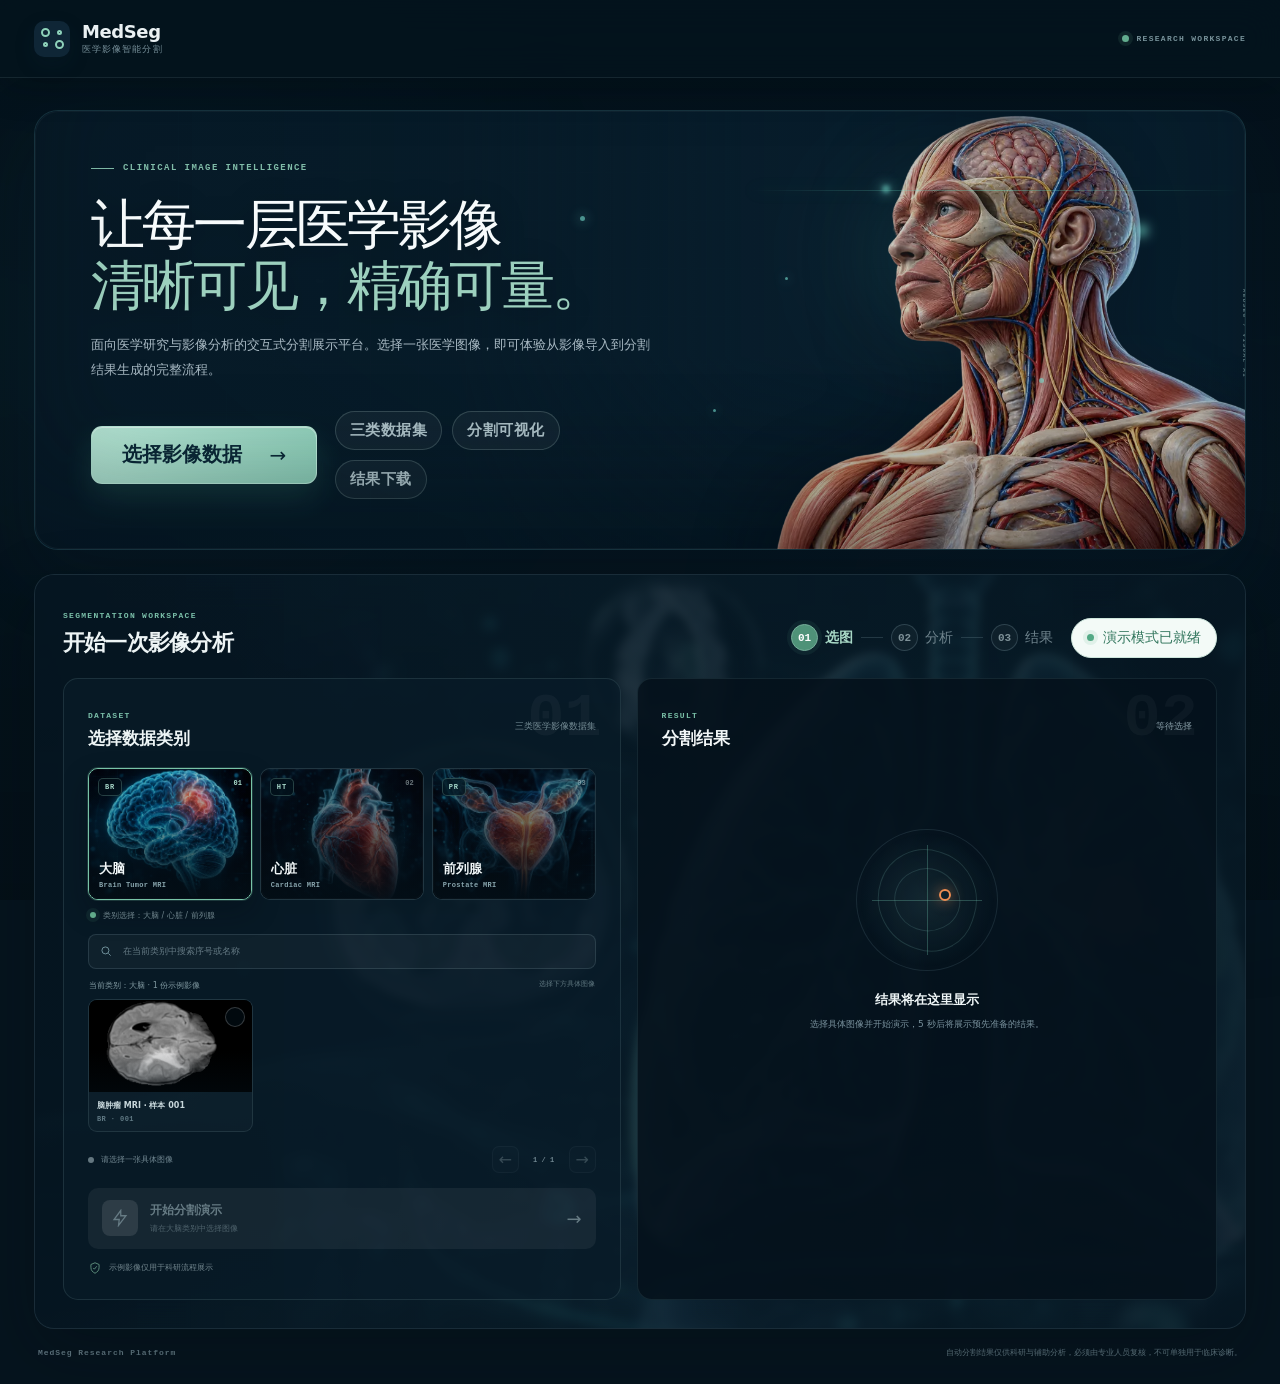
==== index.html @ 685f0927 "Add files via upload" ====
<!doctype html>
<html lang="zh-CN">
<head>
  <meta charset="utf-8">
  <meta name="viewport" content="width=device-width,initial-scale=1">
  <meta name="description" content="MedSeg 医学影像智能分割平台">
  <title>MedSeg · 医学影像智能分割</title>
  <link rel="stylesheet" href="./styles.css">
</head>
<body>
  <header class="masthead">
    <a class="brand" href="#" aria-label="MedSeg 首页">
      <span class="brand-mark"><i></i><i></i></span>
      <span><b>MedSeg</b><small>医学影像智能分割</small></span>
    </a>
    <span class="header-note"><i></i> RESEARCH WORKSPACE</span>
  </header>

  <main>
    <section class="hero" id="hero">
      <div class="hero-backdrop" aria-hidden="true">
        <img class="anatomy-foreground" src="./assets/anatomy-accent.webp" alt="">
        <div class="anatomy-scan"></div>
        <i class="depth-glow depth-glow-one"></i>
        <i class="depth-glow depth-glow-two"></i>
        <div class="depth-grid"></div>
        <div class="depth-particles"><i></i><i></i><i></i><i></i><i></i><i></i></div>
      </div>
      <div class="hero-copy">
        <span class="eyebrow"><i></i> CLINICAL IMAGE INTELLIGENCE</span>
        <h1>让每一层医学影像<br><em>清晰可见，精确可量。</em></h1>
        <p>面向医学研究与影像分析的交互式分割展示平台。选择一张医学图像，即可体验从影像导入到分割结果生成的完整流程。</p>
        <div class="hero-actions">
          <button class="hero-upload" id="heroUpload">选择影像数据 <span>→</span></button>
          <div class="capability-tags" aria-label="平台能力">
            <span>三类数据集</span><span>分割可视化</span><span>结果下载</span>
          </div>
        </div>
      </div>
      <div class="hero-edge-label" aria-hidden="true">MEDSEG / VISUAL AI</div>
    </section>

    <section class="workspace" aria-labelledby="workspaceTitle">
      <div class="workspace-head">
        <div><span>SEGMENTATION WORKSPACE</span><h2 id="workspaceTitle">开始一次影像分析</h2></div>
        <div class="workspace-meta">
          <div class="workflow-rail" id="workflowRail" aria-label="分析流程">
            <span class="active" data-step="upload"><b>01</b>选图</span><i></i>
            <span data-step="analyze"><b>02</b>分析</span><i></i>
            <span data-step="result"><b>03</b>结果</span>
          </div>
          <div class="service-state ready" id="serviceState" role="status"><i></i><span>演示模式已就绪</span></div>
        </div>
      </div>

      <div class="workflow-grid">
        <section class="panel upload-panel">
          <div class="panel-index">01</div>
          <div class="panel-title"><div><span>DATASET</span><h3>选择数据类别</h3></div><small>三类医学影像数据集</small></div>

          <div class="dataset-picker" id="datasetPicker" aria-label="数据类别选择">
            <button class="active" type="button" data-category="大脑">
              <img src="./assets/dataset-brain-cover.webp" alt="" loading="lazy"><span class="dataset-code">BR</span><span><b>大脑</b><small>Brain Tumor MRI</small></span><i>01</i>
            </button>
            <button type="button" data-category="心脏">
              <img src="./assets/dataset-heart-cover.webp" alt="" loading="lazy"><span class="dataset-code">HT</span><span><b>心脏</b><small>Cardiac MRI</small></span><i>02</i>
            </button>
            <button type="button" data-category="前列腺">
              <img src="./assets/dataset-prostate-cover.webp" alt="" loading="lazy"><span class="dataset-code">PR</span><span><b>前列腺</b><small>Prostate MRI</small></span><i>03</i>
            </button>
          </div>
          <p class="dataset-label"><i></i>类别选择：大脑 / 心脏 / 前列腺</p>

          <div class="library-pane" id="libraryPane">
            <div class="library-toolbar single">
              <label class="library-search"><svg viewBox="0 0 24 24" aria-hidden="true"><circle cx="11" cy="11" r="6"/><path d="m16 16 4 4"/></svg><input id="librarySearch" type="search" placeholder="在当前类别中搜索序号或名称"></label>
            </div>
            <div class="library-caption"><span id="libraryCount">正在载入大脑数据…</span><small>选择下方具体图像</small></div>
            <div class="library-grid" id="libraryGrid" aria-live="polite"></div>
            <div class="library-footer">
              <div class="library-selection" id="librarySelection"><i></i><span>请选择一张具体图像</span></div>
              <nav class="library-pagination" aria-label="素材库分页">
                <button id="libraryPrev" aria-label="上一页">←</button><span id="libraryPage">1 / 1</span><button id="libraryNext" aria-label="下一页">→</button>
              </nav>
            </div>
          </div>

          <button class="analyze-button" id="runModel" disabled>
            <span class="button-icon"><svg viewBox="0 0 24 24"><path d="m13 2-9 12h7l-1 8 10-13h-7z"/></svg></span>
            <span><b>开始分割演示</b><small id="runModelHint">请先选择一张图片</small></span>
            <i>→</i>
          </button>

          <div class="progress" id="runProgress">
            <div><span id="progressText">等待提交</span><b id="progressValue">0%</b></div>
            <i><em id="progressBar"></em></i>
          </div>
          <p class="privacy"><svg viewBox="0 0 24 24"><path d="M12 3 5 6v5c0 4.8 2.8 8 7 10 4.2-2 7-5.2 7-10V6zM9 12l2 2 4-5"/></svg>示例影像仅用于科研流程展示</p>
        </section>

        <section class="panel result-panel">
          <div class="panel-index">02</div>
          <div class="panel-title"><div><span>RESULT</span><h3>分割结果</h3></div><small id="resultStatus">等待分析</small></div>

          <div class="result-empty" id="resultEmpty">
            <div class="empty-visual"><i></i><i></i><span></span></div>
            <div class="demo-loader" aria-hidden="true"><i></i><span id="demoCountdown">5.0</span></div>
            <b id="emptyTitle">结果将在这里显示</b>
            <p id="emptyCopy">选择图片并开始演示，5 秒后将展示预先准备的分割结果。</p>
          </div>

          <div class="result-content" id="resultContent">
            <div class="demo-result-frame">
              <img id="demoResult" src="./assets/demo-segmentation-result.webp" alt="合成脑部 MRI 分割演示结果">
              <span><i></i> <b id="resultLabel">DEMO RESULT</b></span>
            </div>
            <div class="metrics">
              <div><span id="metricLabel1">全肿瘤区域</span><b id="metricValue1">86.42 mL</b></div>
              <div><span id="metricLabel2">肿瘤核心</span><b id="metricValue2">34.18 mL</b></div>
              <div><span id="metricLabel3">增强区域</span><b id="metricValue3">12.76 mL</b></div>
            </div>
            <p class="demo-disclaimer">演示数据与数值均为合成内容，仅用于展示交互流程。</p>
            <button class="download-button" id="exportResult"><svg viewBox="0 0 24 24"><path d="M12 3v12m0 0 5-5m-5 5-5-5M5 20h14"/></svg>下载演示结果</button>
          </div>
        </section>
      </div>
    </section>

    <footer><span>MedSeg Research Platform</span><p>自动分割结果仅供科研与辅助分析，必须由专业人员复核，不可单独用于临床诊断。</p></footer>
  </main>

  <div class="toast" id="toast" role="status"><span>✓</span><div><b>操作完成</b><small>结果已更新</small></div></div>
  <script src="./app.js"></script>
</body>
</html>
---- styles.css ----
:root {
  --ink: #12202d;
  --muted: #687685;
  --line: #dce3e8;
  --paper: #f4f6f5;
  --white: #ffffff;
  --navy: #0f2636;
  --blue: #266c8e;
  --blue-dark: #174e6b;
  --mint: #78bda5;
  --shadow: 0 18px 60px rgba(21, 45, 59, .09);
}

* { box-sizing: border-box; }
html { scroll-behavior: smooth; }
body { margin: 0; color: var(--ink); background: var(--paper); font-family: Inter, "PingFang SC", "Microsoft YaHei", system-ui, sans-serif; -webkit-font-smoothing: antialiased; }
body:before, body:after { content: ""; position: fixed; z-index: -1; border-radius: 50%; filter: blur(90px); pointer-events: none; }
body:before { width: 40vw; height: 40vw; left: -18vw; top: 22vh; background: rgba(77, 156, 150, .10); animation: ambient-drift 15s ease-in-out infinite alternate; }
body:after { width: 34vw; height: 34vw; right: -14vw; top: 48vh; background: rgba(48, 106, 147, .09); animation: ambient-drift 18s ease-in-out -5s infinite alternate-reverse; }
button, input { font: inherit; }
button, label { -webkit-tap-highlight-color: transparent; }

.masthead { height: 78px; padding: 0 max(34px, calc((100vw - 1360px) / 2)); display: flex; align-items: center; justify-content: space-between; border-bottom: 1px solid rgba(18, 32, 45, .08); background: rgba(248, 249, 248, .9); backdrop-filter: blur(18px); position: sticky; top: 0; z-index: 20; }
.brand { display: flex; align-items: center; gap: 12px; color: inherit; text-decoration: none; }
.brand-mark { width: 36px; height: 36px; position: relative; display: grid; place-items: center; border-radius: 10px; background: var(--navy); box-shadow: 0 8px 20px rgba(15, 38, 54, .18); }
.brand-mark:before, .brand-mark:after, .brand-mark i { content: ""; position: absolute; width: 5px; height: 5px; border: 2px solid #8ed2ba; border-radius: 50%; }
.brand-mark:before { transform: translate(-7px, -6px); }
.brand-mark:after { transform: translate(7px, 6px); }
.brand-mark i:first-child { transform: translate(7px, -6px); }
.brand-mark i:last-child { transform: translate(-7px, 6px); }
.brand > span:last-child { display: flex; flex-direction: column; }
.brand b { font-size: 18px; letter-spacing: -.4px; }
.brand small { margin-top: 1px; color: #7d8993; font-size: 9px; letter-spacing: .12em; }
.header-note { display: flex; align-items: center; gap: 8px; color: #70808a; font: 600 8px ui-monospace, SFMono-Regular, Menlo, monospace; letter-spacing: .16em; }
.header-note i { width: 7px; height: 7px; border-radius: 50%; background: #62ac8e; box-shadow: 0 0 0 4px rgba(98,172,142,.12); }

main { max-width: 1360px; margin: 0 auto; padding: 32px 34px 26px; }
.hero { --depth-x: 0; --depth-y: 0; min-height: 430px; overflow: hidden; position: relative; border: 1px solid rgba(119,184,172,.13); border-radius: 24px; background: #081e2d; box-shadow: 0 25px 75px rgba(10, 35, 48, .18); isolation: isolate; }
.hero:before { content: ""; position: absolute; inset: 0; z-index: 1; background: linear-gradient(90deg, rgba(7,26,39,.97) 0%, rgba(7,27,40,.88) 35%, rgba(7,27,40,.38) 58%, rgba(7,27,40,.12) 100%), linear-gradient(0deg, rgba(5,20,30,.55), transparent 44%); }
.hero:after { content: ""; position: absolute; inset: 0; z-index: 4; border-radius: inherit; box-shadow: inset 0 0 0 1px rgba(255,255,255,.035), inset 0 -70px 100px rgba(3,14,22,.28); pointer-events: none; }
.hero-backdrop { position: absolute; inset: 0; overflow: hidden; }
.depth-image { width: 112%; height: 112%; position: absolute; left: -4%; top: -6%; object-fit: cover; opacity: .54; transform: translate3d(calc(var(--depth-x) * -16px), calc(var(--depth-y) * -10px), 0) scale(1.035); filter: blur(1.2px) saturate(.74) contrast(1.03); transition: transform .7s cubic-bezier(.2,.8,.2,1); will-change: transform; }
.anatomy-foreground { width: auto; height: 112%; position: absolute; right: -2.5%; bottom: -12%; z-index: 2; object-fit: contain; opacity: .94; transform: translate3d(calc(var(--depth-x) * 10px), calc(var(--depth-y) * 7px), 0); filter: saturate(.73) contrast(1.04) brightness(.84) drop-shadow(-24px 12px 34px rgba(1,12,20,.38)); transition: transform .58s cubic-bezier(.2,.8,.2,1); will-change: transform; }
.anatomy-scan { width: 41%; height: 1px; position: absolute; right: 0; top: 18%; z-index: 3; background: linear-gradient(90deg, transparent, rgba(105,223,197,.72), transparent); box-shadow: 0 0 18px rgba(105,223,197,.42); opacity: .55; animation: anatomy-scan 6.5s ease-in-out infinite; }
.depth-grid { position: absolute; inset: -8%; transform: translate3d(calc(var(--depth-x) * 9px), calc(var(--depth-y) * 6px), 0); background-image: linear-gradient(rgba(142,211,198,.035) 1px, transparent 1px), linear-gradient(90deg, rgba(142,211,198,.035) 1px, transparent 1px); background-size: 48px 48px; mask-image: linear-gradient(90deg, #000, transparent 72%); transition: transform .9s cubic-bezier(.2,.8,.2,1); }
.depth-glow { position: absolute; border-radius: 50%; filter: blur(38px); opacity: .42; mix-blend-mode: screen; }
.depth-glow-one { width: 180px; height: 180px; right: 18%; top: 12%; z-index: 2; background: rgba(64,193,189,.22); transform: translate3d(calc(var(--depth-x) * 24px), calc(var(--depth-y) * 16px), 0); }
.depth-glow-two { width: 110px; height: 110px; right: 5%; bottom: 8%; background: rgba(104,211,178,.19); transform: translate3d(calc(var(--depth-x) * 38px), calc(var(--depth-y) * 24px), 0); }
.depth-particles { position: absolute; inset: 0; z-index: 2; pointer-events: none; }
.depth-particles i { width: 5px; height: 5px; position: absolute; border-radius: 50%; background: rgba(116,219,205,.62); box-shadow: 0 0 12px rgba(116,219,205,.75); animation: particle-float 6s ease-in-out infinite alternate; }
.depth-particles i:nth-child(1) { left: 45%; top: 24%; }
.depth-particles i:nth-child(2) { width: 3px; height: 3px; left: 56%; top: 68%; animation-delay: -1.4s; }
.depth-particles i:nth-child(3) { width: 8px; height: 8px; left: 70%; top: 17%; filter: blur(2px); animation-delay: -3s; }
.depth-particles i:nth-child(4) { left: 83%; top: 61%; animation-delay: -4.2s; }
.depth-particles i:nth-child(5) { width: 11px; height: 11px; left: 91%; top: 26%; filter: blur(4px); animation-delay: -2.1s; }
.depth-particles i:nth-child(6) { width: 3px; height: 3px; left: 62%; top: 38%; animation-delay: -.7s; }
.hero-copy { width: min(680px, 59%); min-height: 430px; display: flex; flex-direction: column; justify-content: center; padding: 52px 56px 50px; position: relative; z-index: 3; }
.eyebrow { display: flex; align-items: center; gap: 9px; color: #80bca8; font: 600 9px/1.2 ui-monospace, SFMono-Regular, Menlo, monospace; letter-spacing: .16em; }
.eyebrow i { width: 23px; height: 1px; background: #80bca8; }
.hero h1 { margin: 21px 0 16px; color: #f7fbfc; font-family: Georgia, "Noto Serif SC", serif; font-size: clamp(38px, 4.2vw, 61px); font-weight: 500; line-height: 1.14; letter-spacing: -.052em; text-shadow: 0 5px 30px rgba(2,12,19,.32); }
.hero h1 em { color: #9cd0be; font-style: normal; }
.hero-copy > p { max-width: 660px; margin: 0; color: #a9bac4; font-size: 13px; line-height: 1.9; }
.hero-actions { display: flex; align-items: center; gap: 18px; margin-top: 28px; }
.hero-upload { min-width: 226px; height: 58px; display: inline-flex; align-items: center; justify-content: center; gap: 28px; padding: 0 24px; border: 1px solid rgba(191,237,221,.72); border-radius: 11px; color: #0b2837; background: linear-gradient(135deg, #b6e6d5, #89cbb5); box-shadow: 0 13px 32px rgba(66,157,130,.23), inset 0 1px rgba(255,255,255,.45); cursor: pointer; font-size: 20px; font-weight: 700; transition: .25s ease; }
.hero-upload:hover { background: linear-gradient(135deg, #c6eee0, #9bd8c4); box-shadow: 0 16px 40px rgba(66,157,130,.31), inset 0 1px rgba(255,255,255,.55); transform: translateY(-2px); }
.hero-upload span { font-size: 20px; font-weight: 400; }
.capability-tags { display: flex; align-items: center; gap: 10px; flex-wrap: wrap; }
.capability-tags span { padding: 9px 14px; border: 1px solid rgba(171,205,199,.22); border-radius: 999px; color: #abc0c6; background: rgba(255,255,255,.045); font: 600 15px ui-monospace, SFMono-Regular, Menlo, monospace; letter-spacing: .03em; }
.hero-edge-label { position: absolute; right: -45px; top: 50%; z-index: 5; transform: rotate(90deg); color: rgba(161,199,198,.5); font: 600 6px ui-monospace, monospace; letter-spacing: .23em; }

.workspace { margin-top: 24px; padding: 28px; border: 1px solid rgba(204,216,222,.9); border-radius: 20px; background: rgba(255,255,255,.82); box-shadow: 0 18px 55px rgba(31, 54, 68, .075); backdrop-filter: blur(20px); }
.workspace-head { display: flex; justify-content: space-between; align-items: flex-end; margin-bottom: 20px; }
.workspace-head > div:first-child span, .panel-title span { color: var(--blue); font: 600 8px ui-monospace, monospace; letter-spacing: .16em; }
.workspace h2 { margin: 6px 0 0; font-size: 22px; letter-spacing: -.035em; }
.workspace-meta { display: flex; align-items: center; gap: 18px; }
.workflow-rail { display: flex; align-items: center; gap: 8px; }
.workflow-rail > i { width: 22px; height: 1px; display: block; background: #dbe2e6; }
.workflow-rail span { display: flex; align-items: center; gap: 7px; color: #9aa5ac; font-size: 14px; transition: .25s; }
.workflow-rail span b { width: 27px; height: 27px; display: grid; place-items: center; border: 1px solid #dce3e7; border-radius: 50%; color: #9aa5ac; font: 600 11px ui-monospace, monospace; background: #f8f9f9; transition: .25s; }
.workflow-rail span.active { color: var(--blue-dark); font-weight: 600; }
.workflow-rail span.active b { border-color: #76ae9a; color: #fff; background: #4f9278; box-shadow: 0 0 0 4px rgba(79,146,120,.1); }
.workflow-rail span.complete { color: #68907f; }
.workflow-rail span.complete b { border-color: #b5d9ca; color: #4d8e75; background: #edf7f3; }
.service-state { display: flex; align-items: center; gap: 9px; padding: 10px 15px; border: 1px solid #e1e5e8; border-radius: 999px; color: #72808b; background: #f8f9f9; font-size: 14px; }
.service-state i { width: 7px; height: 7px; border-radius: 50%; background: #9aa6ae; box-shadow: 0 0 0 4px rgba(154,166,174,.12); }
.service-state.ready { color: #32765d; border-color: #cde6dc; background: #f3faf7; }
.service-state.ready i { background: #52a985; box-shadow: 0 0 0 4px rgba(82,169,133,.12); }
.service-state.warning { color: #9a7022; border-color: #eedfb8; background: #fffaf0; }
.service-state.warning i { background: #d8a240; }
.service-state.offline { color: #966060; border-color: #ecd8d8; background: #fff7f7; }
.service-state.offline i { background: #c97b7b; }

.workflow-grid { display: grid; grid-template-columns: minmax(380px, .88fr) minmax(500px, 1.12fr); gap: 16px; }
.panel { min-height: 440px; position: relative; padding: 24px; overflow: hidden; border: 1px solid var(--line); border-radius: 15px; background: var(--white); transition: transform .28s ease, box-shadow .28s ease, border-color .28s ease; }
.panel:hover { transform: translateY(-2px); border-color: #cdd9de; box-shadow: 0 16px 38px rgba(21,48,63,.08); }
.panel-index { position: absolute; right: 18px; top: 9px; color: #eff2f3; font: 700 62px/1 ui-monospace, monospace; pointer-events: none; }
.panel-title { position: relative; z-index: 1; display: flex; justify-content: space-between; align-items: center; margin-bottom: 18px; }
.panel-title h3 { margin: 5px 0 0; font-size: 17px; }
.panel-title > small { color: #87939d; font-size: 9px; }

.drop-zone { min-height: 178px; display: flex; flex-direction: column; align-items: center; justify-content: center; position: relative; overflow: hidden; padding: 24px; border: 1px dashed #b9c8d0; border-radius: 12px; background: #f7f9f9; cursor: pointer; transition: .2s ease; text-align: center; }
.drop-zone:hover, .drop-zone.dragging { border-color: #5b9f87; background: linear-gradient(145deg, #f4faf7, #f0f7f8); box-shadow: inset 0 0 0 1px rgba(91,159,135,.08), 0 12px 26px rgba(32,93,72,.07); transform: translateY(-2px); }
.upload-icon { width: 46px; height: 46px; display: grid; place-items: center; margin-bottom: 12px; border-radius: 50%; color: var(--blue); background: #e6f0f4; }
.upload-icon svg { width: 23px; fill: none; stroke: currentColor; stroke-width: 1.6; }
.drop-zone b { font-size: 14px; }
.drop-zone p { max-width: 400px; margin: 7px 0 13px; color: #7b8892; font-size: 9px; line-height: 1.6; }
.choose-file { padding: 7px 13px; border: 1px solid #cdd8de; border-radius: 7px; color: #35556a; background: #fff; font-size: 9px; font-weight: 600; }
.input-preview { display: none; }
.input-preview.show { width: calc(100% - 20px); height: calc(100% - 20px); display: block; position: absolute; inset: 10px; border-radius: 9px; object-fit: contain; background: #07111a; }
.drop-zone.has-preview > :not(input):not(.input-preview) { opacity: 0; }
.drop-zone.has-preview:after { content: "点击更换图片"; position: absolute; right: 17px; bottom: 16px; z-index: 2; padding: 6px 9px; border: 1px solid rgba(255,255,255,.18); border-radius: 6px; color: #d8e7e9; background: rgba(4,18,27,.72); backdrop-filter: blur(10px); font-size: 8px; }
.selection { display: none; margin-top: 11px; padding: 11px 12px; border: 1px solid #d7e6df; border-radius: 9px; background: #f4faf7; }
.selection.show { display: block; }
.selection.error { border-color: #edd3d3; background: #fff6f6; }
.selection > div { display: flex; justify-content: space-between; gap: 14px; }
.selection b { font-size: 10px; }
.selection > div span { color: #648071; font-size: 8px; }
.selection.error > div span { color: #aa6565; }
.selection ul { max-height: 72px; margin: 8px 0 0; padding: 0; overflow: auto; list-style: none; }
.selection li { display: flex; justify-content: space-between; padding: 4px 0; border-top: 1px solid rgba(42,90,69,.09); color: #65736e; font-size: 8px; }
.selection li small { color: #8b9691; }
.analyze-button { width: 100%; min-height: 61px; display: flex; align-items: center; gap: 12px; margin-top: 12px; padding: 10px 14px; border: 0; border-radius: 10px; color: #fff; background: var(--blue-dark); box-shadow: 0 10px 22px rgba(23,78,107,.19); cursor: pointer; text-align: left; transition: .2s ease; }
.analyze-button:hover:not(:disabled) { background: #103f57; transform: translateY(-1px); }
.analyze-button:disabled { color: #9aa7ae; background: #e8ecee; box-shadow: none; cursor: not-allowed; }
.button-icon { width: 36px; height: 36px; display: grid; place-items: center; border-radius: 8px; background: rgba(255,255,255,.1); }
.button-icon svg { width: 18px; fill: none; stroke: currentColor; stroke-width: 1.7; }
.analyze-button > span:nth-child(2) { display: flex; flex: 1; flex-direction: column; }
.analyze-button b { font-size: 12px; }
.analyze-button small { margin-top: 4px; opacity: .7; font-size: 8px; }
.analyze-button > i { font-style: normal; font-size: 18px; }
.progress { display: none; margin-top: 12px; }
.progress.show { display: block; }
.progress > div { display: flex; justify-content: space-between; margin-bottom: 6px; color: #65737d; font-size: 8px; }
.progress > i { height: 4px; display: block; overflow: hidden; border-radius: 99px; background: #e5e9eb; }
.progress em { width: 0; height: 100%; display: block; border-radius: inherit; background: linear-gradient(90deg, var(--blue), var(--mint)); transition: width .35s; }
.privacy { display: flex; align-items: center; gap: 7px; margin: 12px 0 0; color: #849098; font-size: 8px; }
.privacy svg { width: 14px; fill: none; stroke: #60917e; stroke-width: 1.6; }

.result-panel { background: #0f1e29; border-color: #0f1e29; color: #eef5f6; }
.result-panel:hover { border-color: #193848; box-shadow: 0 18px 45px rgba(8,24,34,.18); }
.result-panel .panel-index { color: rgba(255,255,255,.035); }
.result-panel .panel-title h3 { color: #f3f7f8; }
.result-panel .panel-title > small { color: #8ba0aa; }
.result-panel .panel-title span { color: #78bda5; }
.result-empty { min-height: 326px; display: flex; flex-direction: column; align-items: center; justify-content: center; text-align: center; transition: .2s; }
.result-empty.hide { display: none; }
.empty-visual { width: 142px; height: 142px; position: relative; margin-bottom: 20px; border: 1px solid rgba(134,174,187,.15); border-radius: 50%; background: radial-gradient(circle, rgba(89,144,151,.17), transparent 68%); }
.empty-visual:before, .empty-visual:after { content: ""; position: absolute; inset: 20px; border: 1px solid rgba(121,178,174,.2); border-radius: 48% 52% 45% 55%; transform: rotate(18deg); }
.empty-visual:after { inset: 38px; transform: rotate(-25deg); }
.empty-visual i { position: absolute; background: rgba(111,190,168,.32); }
.empty-visual i:first-child { width: 1px; inset: 15px auto 15px 50%; }
.empty-visual i:nth-child(2) { height: 1px; inset: 50% 15px auto; }
.empty-visual span { width: 12px; height: 12px; position: absolute; left: 59%; top: 42%; border: 2px solid #ef8d52; border-radius: 50%; box-shadow: 0 0 14px rgba(239,141,82,.6); }
.result-empty b { font-size: 13px; }
.result-empty p { max-width: 330px; margin: 8px 0 0; color: #78909c; font-size: 9px; line-height: 1.7; }
.demo-loader { width: 142px; height: 142px; display: none; place-items: center; position: relative; margin-bottom: 20px; }
.demo-loader:before { content: ""; position: absolute; inset: 0; border-radius: 50%; background: conic-gradient(from 0deg, transparent 0 18%, #78c3a8 42%, #4f89a6 70%, transparent 92%); animation: demo-spin 1.05s linear infinite; box-shadow: 0 0 38px rgba(83,177,156,.16); }
.demo-loader:after { content: ""; position: absolute; inset: 8px; border: 1px solid rgba(124,192,181,.16); border-radius: 50%; background: radial-gradient(circle, #102936 0 44%, #0b1d28 45% 100%); }
.demo-loader i { width: 1px; height: 118px; position: absolute; z-index: 2; background: linear-gradient(transparent, rgba(121,204,183,.38), transparent); animation: demo-scan 1.8s ease-in-out infinite alternate; }
.demo-loader span { position: relative; z-index: 3; color: #c9e8df; font: 600 20px ui-monospace, monospace; }
.demo-loader span:after { content: "s"; margin-left: 2px; color: #6f9891; font-size: 8px; }
.result-empty.processing .empty-visual { display: none; }
.result-empty.processing .demo-loader { display: grid; }
.result-content { display: none; }
.result-content.show { display: block; }
.demo-result-frame { height: 284px; position: relative; overflow: hidden; border: 1px solid #29424d; border-radius: 10px; background: #03080c; box-shadow: inset 0 0 35px rgba(44,108,111,.08); }
.demo-result-frame img { width: 100%; height: 100%; display: block; object-fit: contain; }
.demo-result-frame > span { position: absolute; left: 12px; top: 12px; display: flex; align-items: center; gap: 6px; padding: 6px 8px; border: 1px solid rgba(135,196,181,.2); border-radius: 5px; color: #9fc7bc; background: rgba(4,16,24,.72); backdrop-filter: blur(10px); font: 600 7px ui-monospace, monospace; letter-spacing: .1em; }
.demo-result-frame > span i { width: 6px; height: 6px; border-radius: 50%; background: #70c5a2; box-shadow: 0 0 9px #70c5a2; }
.preview-grid { display: grid; grid-template-columns: repeat(3, 1fr); gap: 7px; }
.preview-grid figure { min-width: 0; margin: 0; overflow: hidden; border: 1px solid #293a45; border-radius: 8px; background: #05090c; }
.preview-grid img { width: 100%; aspect-ratio: 1 / .82; display: block; object-fit: contain; }
.preview-grid figcaption { display: flex; justify-content: space-between; padding: 7px 8px; color: #7f9aa7; font: 600 7px ui-monospace, monospace; letter-spacing: .08em; }
.preview-grid figcaption span { color: #61737c; font-family: inherit; letter-spacing: 0; }
.metrics { display: grid; grid-template-columns: repeat(3, 1fr); gap: 7px; margin-top: 9px; }
.metrics div { padding: 11px; border: 1px solid #283a45; border-radius: 8px; background: #132631; }
.metrics span { display: block; color: #748b96; font-size: 7px; }
.metrics b { display: block; margin-top: 5px; color: #dcebec; font-size: 13px; }
.download-button { width: 100%; display: flex; align-items: center; justify-content: center; gap: 8px; margin-top: 9px; padding: 11px; border: 1px solid #376252; border-radius: 8px; color: #b5decf; background: #173329; cursor: pointer; font-size: 9px; font-weight: 600; }
.download-button:hover { background: #1c4133; }
.download-button svg { width: 15px; fill: none; stroke: currentColor; stroke-width: 1.7; }
.demo-disclaimer { margin: 9px 0 0; color: #687f89; font-size: 7px; text-align: center; }

footer { display: flex; align-items: center; justify-content: space-between; gap: 30px; padding: 18px 4px 0; color: #8b959c; font-size: 8px; }
footer span { font: 600 8px ui-monospace, monospace; letter-spacing: .12em; }
footer p { margin: 0; text-align: right; }
.toast { min-width: 280px; display: flex; align-items: center; gap: 10px; position: fixed; right: 26px; bottom: 26px; z-index: 50; padding: 13px 15px; border: 1px solid #d5e1dc; border-radius: 12px; background: rgba(255,255,255,.96); box-shadow: 0 18px 50px rgba(20,40,50,.16); opacity: 0; transform: translateY(14px); pointer-events: none; transition: .25s; }
.toast.show { opacity: 1; transform: none; }
.toast > span { width: 28px; height: 28px; display: grid; place-items: center; border-radius: 50%; color: #fff; background: #4d9a7c; }
.toast div { display: flex; flex-direction: column; }
.toast b { font-size: 10px; }
.toast small { margin-top: 3px; color: #7e8a92; font-size: 8px; }

@keyframes ambient-drift { to { transform: translate3d(5vw, -4vh, 0) scale(1.08); } }
@keyframes particle-float { to { transform: translate3d(8px, -12px, 0); opacity: .25; } }
@keyframes anatomy-scan { 0%, 100% { top: 18%; opacity: .2; } 48% { opacity: .68; } 60% { top: 82%; opacity: .42; } }
@keyframes demo-spin { to { transform: rotate(360deg); } }
@keyframes demo-scan { from { transform: rotate(0deg); } to { transform: rotate(180deg); } }

@media (max-width: 980px) {
  .hero:before { background: linear-gradient(90deg, rgba(7,26,39,.97), rgba(7,27,40,.84) 65%, rgba(7,27,40,.42)); }
  .hero-copy { width: 78%; }
  .anatomy-foreground { right: -10%; opacity: .78; }
  .workflow-grid { grid-template-columns: 1fr; }
  .panel { min-height: 0; }
  .result-empty { min-height: 280px; }
}

@media (max-width: 640px) {
  .masthead { height: 68px; padding: 0 16px; }
  .brand small { display: none; }
  .header-note { font-size: 7px; letter-spacing: .09em; }
  main { padding: 16px; }
  .hero { min-height: 0; border-radius: 15px; }
  .hero-copy { width: 100%; min-height: 430px; padding: 38px 24px 78px; }
  .hero:before { background: linear-gradient(90deg, rgba(7,26,39,.97), rgba(7,27,40,.73)), linear-gradient(0deg, rgba(5,20,30,.65), transparent 55%); }
  .depth-image { width: 145%; left: -18%; opacity: .38; }
  .anatomy-foreground { height: 100%; right: -28%; bottom: -5%; opacity: .42; }
  .anatomy-scan { width: 64%; opacity: .28; }
  .hero h1 { font-size: 34px; }
  .hero-actions { align-items: flex-start; flex-direction: column; }
  .capability-tags { max-width: 280px; }
  .hero-edge-label { display: none; }
  .workspace { padding: 17px; border-radius: 15px; }
  .workspace-head { align-items: flex-start; flex-direction: column; gap: 14px; }
  .workspace-meta { width: 100%; align-items: flex-start; flex-direction: column-reverse; gap: 12px; }
  .workflow-rail { width: 100%; }
  .workflow-rail > i { flex: 1; }
  .workspace h2 { font-size: 18px; }
  .service-state { padding: 7px 9px; }
  .service-state span { max-width: 92px; }
  .workflow-grid { grid-template-columns: minmax(0, 1fr); }
  .panel { padding: 18px; }
  .panel-index { font-size: 46px; }
  .drop-zone { min-height: 165px; }
  .preview-grid { grid-template-columns: 1fr; }
  .preview-grid img { aspect-ratio: 16 / 9; }
  .metrics { grid-template-columns: 1fr 1fr 1fr; }
  footer { align-items: flex-start; flex-direction: column; gap: 7px; }
  footer p { text-align: left; line-height: 1.6; }
  .toast { left: 16px; right: 16px; bottom: 16px; min-width: 0; }
}

@media (prefers-reduced-motion: reduce) {
  *, *:before, *:after { scroll-behavior: auto !important; animation-duration: .01ms !important; animation-iteration-count: 1 !important; transition-duration: .01ms !important; }
}

/* Dark clinical shell: the medical visual continues behind the whole workspace. */
html { background: #06141e; }
body { position: relative; isolation: isolate; color: #dce7eb; background: transparent; }
body:before { width: auto; height: auto; inset: -8%; z-index: -2; border-radius: 0; opacity: .38; background: radial-gradient(circle at 18% 35%, rgba(35,119,119,.22), transparent 34%), radial-gradient(circle at 82% 68%, rgba(31,79,124,.2), transparent 32%); filter: blur(34px); animation: background-breathe 18s ease-in-out infinite alternate; }
body:after { width: auto; height: auto; inset: 0; z-index: -1; border-radius: 0; background: linear-gradient(180deg, rgba(4,17,26,.87), rgba(5,20,30,.75) 38%, rgba(4,16,24,.94)), radial-gradient(circle at 14% 34%, rgba(48,135,132,.17), transparent 34%), radial-gradient(circle at 86% 72%, rgba(39,92,133,.16), transparent 31%); filter: none; animation: none; }
.masthead { border-bottom-color: rgba(147,181,190,.12); background: rgba(5,20,30,.76); box-shadow: 0 10px 35px rgba(1,10,16,.18); }
.brand { color: #eaf1f3; }
.brand small { color: #77909a; }
.header-note { color: #78939b; }
main { position: relative; }
.workspace { position: relative; overflow: hidden; border-color: rgba(139,174,184,.15); background: rgba(7,24,35,.78); box-shadow: 0 22px 65px rgba(1,10,16,.26); }
.workspace:before { content: ""; position: absolute; inset: -10%; z-index: 0; background: url("./assets/lung-depth-hero.webp") 72% 48% / cover no-repeat; opacity: .24; filter: blur(5px) saturate(.75); animation: workspace-depth 16s ease-in-out infinite alternate; }
.workspace:after { content: ""; position: absolute; inset: 0; z-index: 1; background: linear-gradient(90deg, rgba(5,20,30,.48), rgba(5,20,30,.18) 52%, rgba(5,20,30,.5)); pointer-events: none; }
.workspace > * { position: relative; z-index: 2; }
.workspace h2, .panel-title h3 { color: #edf4f5; }
.workspace-head > div:first-child span, .panel-title span { color: #7bc0aa; }
.workspace-meta { color: #9babb1; }
.workflow-rail > i { background: rgba(138,169,177,.22); }
.workflow-rail span { color: #6f848d; }
.workflow-rail span b { border-color: rgba(137,171,180,.25); color: #7e9198; background: rgba(255,255,255,.035); }
.workflow-rail span.active { color: #a7d7c5; }
.workflow-rail span.complete { color: #7fab99; }
.service-state { border-color: rgba(135,164,173,.18); color: #8499a1; background: rgba(255,255,255,.035); }
.service-state.offline { color: #d89595; border-color: rgba(204,117,117,.25); background: rgba(105,38,45,.16); }
.upload-panel { border-color: rgba(137,171,180,.16); background: rgba(9,29,41,.72); }
.panel:hover { border-color: rgba(131,191,177,.3); box-shadow: 0 18px 48px rgba(0,9,15,.24); }
.panel-index { color: rgba(226,240,243,.045); }
.panel-title > small { color: #738a93; }
.drop-zone { border-color: rgba(137,176,185,.35); background: rgba(255,255,255,.035); }
.drop-zone:hover, .drop-zone.dragging { border-color: #68b296; background: linear-gradient(145deg, rgba(75,151,125,.12), rgba(54,121,142,.09)); box-shadow: inset 0 0 0 1px rgba(91,159,135,.1), 0 14px 32px rgba(0,10,16,.18); }
.upload-icon { color: #8bc9b4; background: rgba(105,190,162,.11); }
.drop-zone b { color: #dce7ea; }
.drop-zone p { color: #768c95; }
.choose-file { border-color: rgba(139,174,184,.25); color: #abc0c7; background: rgba(255,255,255,.045); }
.selection { border-color: rgba(103,174,147,.24); background: rgba(41,101,78,.14); }
.selection.error { border-color: rgba(198,112,112,.28); background: rgba(111,44,44,.15); }
.selection b { color: #dce8e4; }
.selection > div span, .selection li, .selection li small { color: #78958a; }
.analyze-button:disabled { color: #667b84; background: rgba(255,255,255,.055); }
.privacy { color: #71858d; }
.progress > div { color: #82979f; }
.progress > i { background: rgba(255,255,255,.08); }
.result-panel { border-color: rgba(112,162,171,.14); background: rgba(5,18,28,.87); }
footer { color: #607680; }

@keyframes background-breathe {
  to { transform: scale(1.055) translate3d(-1.2%, -1%, 0); opacity: .33; }
}
@keyframes workspace-depth {
  to { transform: scale(1.045) translate3d(-1.1%, -.8%, 0); opacity: .29; }
}

/* Scalable image library */
.workflow-grid { grid-template-columns: minmax(520px, .98fr) minmax(500px, 1.02fr); }
.panel { min-height: 566px; }
.source-tabs { display: grid; grid-template-columns: 1fr 1fr; gap: 5px; margin: -3px 0 13px; padding: 4px; border: 1px solid rgba(137,171,180,.16); border-radius: 10px; background: rgba(1,13,21,.28); }
.source-tabs button { min-height: 35px; border: 0; border-radius: 7px; color: #6f8791; background: transparent; cursor: pointer; font-size: 9px; font-weight: 600; transition: .2s ease; }
.source-tabs button span { margin-right: 5px; font-size: 13px; font-weight: 400; }
.source-tabs button:hover { color: #b7c9ce; background: rgba(255,255,255,.035); }
.source-tabs button.active { color: #c9e7dc; background: linear-gradient(135deg, rgba(64,136,111,.28), rgba(38,94,115,.23)); box-shadow: inset 0 0 0 1px rgba(119,193,167,.17), 0 5px 14px rgba(0,10,16,.16); }
.source-pane { min-height: 292px; }
.source-pane[hidden] { display: none !important; }
.library-toolbar { display: grid; grid-template-columns: 1fr 112px; gap: 8px; }
.library-search { height: 35px; display: flex; align-items: center; gap: 8px; padding: 0 10px; border: 1px solid rgba(137,171,180,.19); border-radius: 8px; background: rgba(255,255,255,.035); }
.library-search svg { width: 14px; flex: 0 0 auto; fill: none; stroke: #6f8f99; stroke-width: 1.7; }
.library-search input { width: 100%; min-width: 0; border: 0; outline: 0; color: #d9e6e9; background: transparent; font-size: 9px; }
.library-search input::placeholder { color: #647983; }
.library-toolbar select { height: 35px; padding: 0 28px 0 10px; border: 1px solid rgba(137,171,180,.19); border-radius: 8px; outline: 0; color: #adc0c6; background: #102735; font-size: 9px; }
.library-caption { display: flex; justify-content: space-between; margin: 11px 1px 8px; color: #7f979f; font-size: 8px; }
.library-caption small { color: #5f7780; }
.library-grid { min-height: 200px; display: grid; grid-template-columns: repeat(3, minmax(0, 1fr)); align-content: start; gap: 7px; }
.library-card { min-width: 0; overflow: hidden; padding: 0; border: 1px solid rgba(129,163,173,.17); border-radius: 9px; color: inherit; background: rgba(255,255,255,.025); cursor: pointer; text-align: left; transition: transform .18s ease, border-color .18s ease, background .18s ease; }
.library-card:hover { transform: translateY(-2px); border-color: rgba(111,187,161,.46); background: rgba(72,135,116,.08); }
.library-card.selected { border-color: #70b99d; background: rgba(72,147,119,.13); box-shadow: 0 0 0 1px rgba(112,185,157,.18), 0 9px 20px rgba(0,10,16,.18); }
.library-thumb { height: 82px; display: block; position: relative; overflow: hidden; background: #061019; }
.library-thumb:after { content: ""; position: absolute; inset: 0; background: linear-gradient(180deg, transparent 55%, rgba(2,12,19,.52)); pointer-events: none; }
.library-thumb img { width: 100%; height: 100%; display: block; object-fit: cover; filter: saturate(.76) contrast(1.03); transition: transform .35s ease; }
.library-card:hover img { transform: scale(1.045); }
.library-thumb i { width: 20px; height: 20px; display: grid; place-items: center; position: absolute; z-index: 2; right: 7px; top: 7px; border: 1px solid rgba(255,255,255,.2); border-radius: 50%; color: transparent; background: rgba(3,16,24,.62); font-size: 9px; font-style: normal; backdrop-filter: blur(8px); }
.library-card.selected .library-thumb i { border-color: #83c9ae; color: #fff; background: #4d9a7d; }
.library-card-copy { display: block; padding: 8px; }
.library-card-copy b, .library-card-copy small { display: block; overflow: hidden; text-overflow: ellipsis; white-space: nowrap; }
.library-card-copy b { color: #c9d8dc; font-size: 8px; }
.library-card-copy small { margin-top: 4px; color: #607984; font: 600 7px ui-monospace, monospace; letter-spacing: .06em; }
.library-empty { grid-column: 1 / -1; min-height: 180px; display: grid; place-items: center; border: 1px dashed rgba(137,171,180,.18); border-radius: 9px; color: #6e838c; font-size: 9px; }
.library-footer { min-height: 32px; display: flex; align-items: center; justify-content: space-between; gap: 10px; margin-top: 9px; }
.library-selection { min-width: 0; display: flex; align-items: center; gap: 7px; color: #708690; font-size: 8px; }
.library-selection i { width: 6px; height: 6px; flex: 0 0 auto; border-radius: 50%; background: #647780; }
.library-selection span { overflow: hidden; text-overflow: ellipsis; white-space: nowrap; }
.library-selection.ready { color: #91bba9; }
.library-selection.ready i { background: #6fc49e; box-shadow: 0 0 0 4px rgba(111,196,158,.09); }
.library-pagination { display: flex; align-items: center; gap: 8px; }
.library-pagination button { width: 27px; height: 27px; padding: 0; border: 1px solid rgba(137,171,180,.19); border-radius: 7px; color: #9bb0b7; background: rgba(255,255,255,.035); cursor: pointer; }
.library-pagination button:disabled { opacity: .32; cursor: default; }
.library-pagination span { min-width: 34px; color: #708690; font: 600 7px ui-monospace, monospace; text-align: center; }
#uploadPane .drop-zone { min-height: 236px; }
.demo-result-frame > span b { font: inherit; }

@media (max-width: 1100px) {
  .workflow-grid { grid-template-columns: 1fr; }
  .panel { min-height: 0; }
  .library-grid { grid-template-columns: repeat(4, minmax(0, 1fr)); }
}

@media (max-width: 640px) {
  .library-toolbar { grid-template-columns: 1fr; }
  .library-grid { grid-template-columns: repeat(2, minmax(0, 1fr)); }
  .library-thumb { height: 92px; }
  .library-footer { align-items: flex-start; flex-direction: column; }
  .library-pagination { align-self: flex-end; }
}

/* Three fixed clinical datasets */
.dataset-picker { display: grid; grid-template-columns: repeat(3, minmax(0, 1fr)); gap: 8px; }
.dataset-picker button { height: 132px; min-width: 0; position: relative; overflow: hidden; padding: 0; border: 1px solid rgba(128,164,175,.22); border-radius: 10px; color: #dbe8eb; background: #071722; cursor: pointer; text-align: left; transition: transform .22s ease, border-color .22s ease, box-shadow .22s ease; isolation: isolate; }
.dataset-picker button:before { content: ""; position: absolute; inset: 0; z-index: -1; background: linear-gradient(180deg, rgba(3,14,22,.03), rgba(3,14,22,.2) 38%, rgba(3,14,22,.94) 100%); }
.dataset-picker button:after { content: ""; position: absolute; inset: 0; z-index: 3; border-radius: inherit; box-shadow: inset 0 0 0 1px rgba(255,255,255,.025); pointer-events: none; }
.dataset-picker button > img { width: 100%; height: 100%; position: absolute; inset: 0; z-index: -2; object-fit: cover; opacity: .7; filter: saturate(.85) contrast(1.08) brightness(.78); transition: transform .45s cubic-bezier(.2,.8,.2,1), filter .3s ease, opacity .3s ease; }
.dataset-picker button:hover { transform: translateY(-3px); border-color: rgba(111,191,164,.55); box-shadow: 0 13px 26px rgba(0,9,15,.28); }
.dataset-picker button:hover > img { transform: scale(1.065); opacity: .85; }
.dataset-picker button.active { border-color: #78c3a7; box-shadow: 0 0 0 1px rgba(120,195,167,.2), 0 12px 28px rgba(0,10,16,.3); }
.dataset-picker button.active > img { opacity: .92; filter: saturate(1) contrast(1.06) brightness(.86); }
.dataset-code { position: absolute; left: 9px; top: 9px; z-index: 2; padding: 4px 6px; border: 1px solid rgba(144,210,191,.26); border-radius: 5px; color: #a9dacc; background: rgba(3,17,25,.62); backdrop-filter: blur(8px); font: 700 7px ui-monospace, monospace; letter-spacing: .12em; }
.dataset-picker button > span:nth-of-type(2) { position: absolute; left: 10px; right: 8px; bottom: 10px; z-index: 2; }
.dataset-picker button b, .dataset-picker button small { display: block; overflow: hidden; text-overflow: ellipsis; white-space: nowrap; }
.dataset-picker button b { color: #f0f6f7; font-size: 13px; text-shadow: 0 2px 8px rgba(0,0,0,.48); }
.dataset-picker button small { margin-top: 3px; color: #89a6ae; font: 600 7px ui-monospace, monospace; letter-spacing: .04em; }
.dataset-picker button > i { position: absolute; right: 9px; top: 10px; z-index: 2; color: rgba(220,239,239,.48); font: 600 7px ui-monospace, monospace; font-style: normal; }
.dataset-picker button.active > i { color: #aee1cf; }
.dataset-label { display: flex; align-items: center; gap: 7px; margin: 10px 2px 12px; color: #7e959d; font-size: 8px; }
.dataset-label i { width: 6px; height: 6px; border-radius: 50%; background: #69b995; box-shadow: 0 0 0 4px rgba(105,185,149,.09); }
.library-pane { padding-top: 1px; }
.library-toolbar.single { grid-template-columns: 1fr; }
.library-grid { min-height: 136px; }
.library-thumb { height: 92px; }

@media (max-width: 640px) {
  .dataset-picker { gap: 6px; }
  .dataset-picker button { height: 112px; }
  .dataset-code { left: 7px; top: 7px; }
  .dataset-picker button > span:nth-of-type(2) { left: 8px; bottom: 8px; }
  .dataset-picker button b { font-size: 11px; }
  .dataset-picker button small { font-size: 6px; }
  .dataset-picker button > i { display: none; }
}
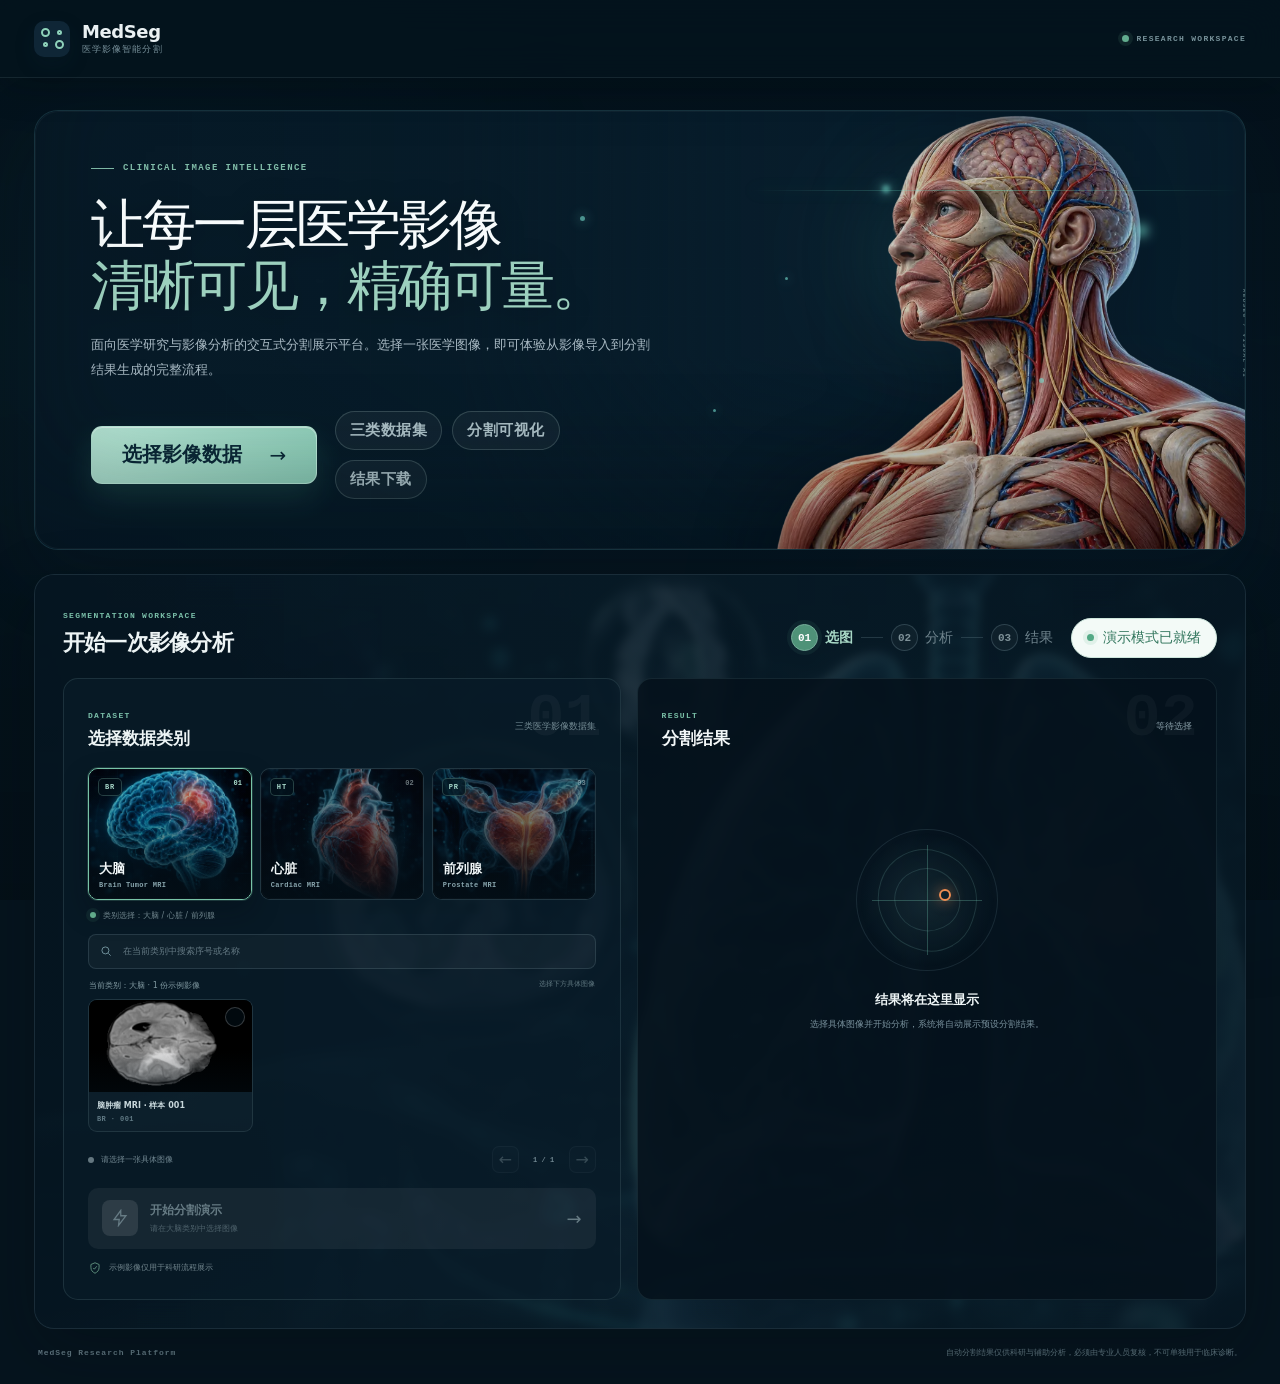
==== commit 799e0327: "Simplify result loading message" ====
--- a/index.html
+++ b/index.html
@@ -104,9 +104,9 @@
 
           <div class="result-empty" id="resultEmpty">
             <div class="empty-visual"><i></i><i></i><span></span></div>
-            <div class="demo-loader" aria-hidden="true"><i></i><span id="demoCountdown">5.0</span></div>
+            <div class="demo-loader" aria-hidden="true"><i></i></div>
             <b id="emptyTitle">结果将在这里显示</b>
-            <p id="emptyCopy">选择图片并开始演示，5 秒后将展示预先准备的分割结果。</p>
+            <p id="emptyCopy">选择具体图像并开始分析，系统将自动展示预设分割结果。</p>
           </div>
 
           <div class="result-content" id="resultContent">
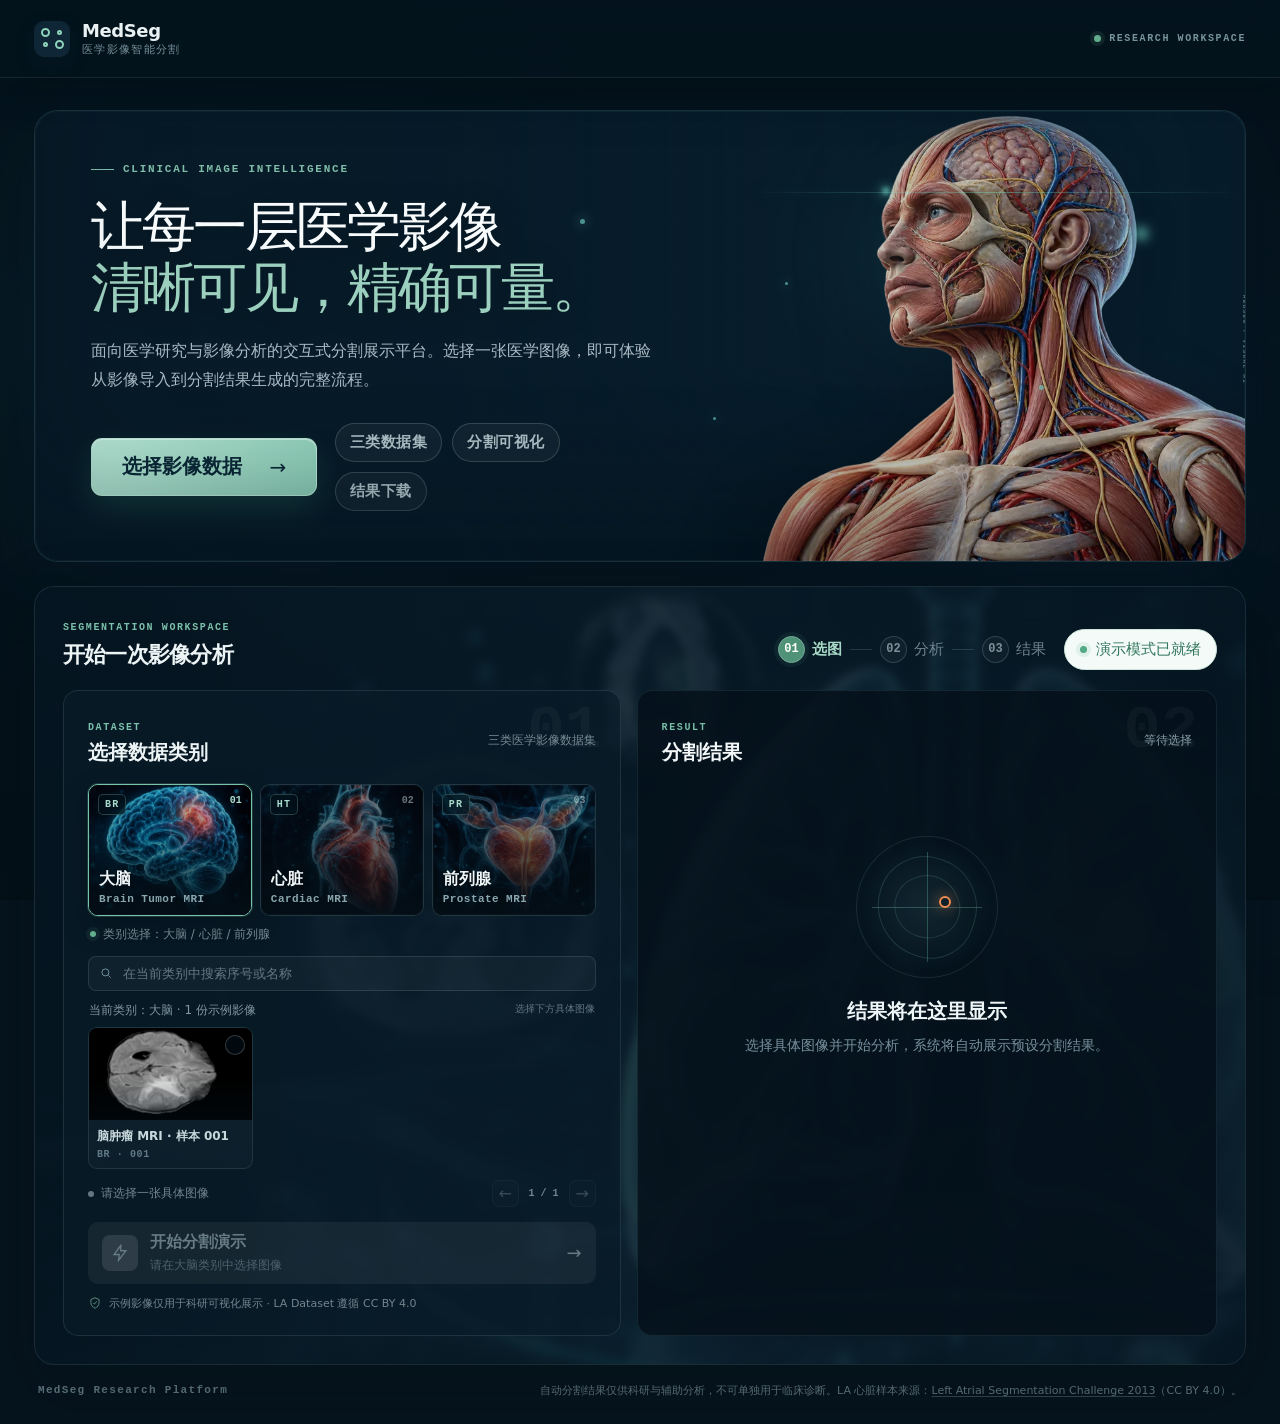
==== commit c2ff0f4d: "Add eight licensed LA visualization samples" ====
--- a/index.html
+++ b/index.html
@@ -95,7 +95,7 @@
             <div><span id="progressText">等待提交</span><b id="progressValue">0%</b></div>
             <i><em id="progressBar"></em></i>
           </div>
-          <p class="privacy"><svg viewBox="0 0 24 24"><path d="M12 3 5 6v5c0 4.8 2.8 8 7 10 4.2-2 7-5.2 7-10V6zM9 12l2 2 4-5"/></svg>示例影像仅用于科研流程展示</p>
+          <p class="privacy"><svg viewBox="0 0 24 24"><path d="M12 3 5 6v5c0 4.8 2.8 8 7 10 4.2-2 7-5.2 7-10V6zM9 12l2 2 4-5"/></svg>示例影像仅用于科研可视化展示 · LA Dataset 遵循 CC BY 4.0</p>
         </section>
 
         <section class="panel result-panel">
@@ -126,7 +126,7 @@
       </div>
     </section>
 
-    <footer><span>MedSeg Research Platform</span><p>自动分割结果仅供科研与辅助分析，必须由专业人员复核，不可单独用于临床诊断。</p></footer>
+    <footer><span>MedSeg Research Platform</span><p>自动分割结果仅供科研与辅助分析，不可单独用于临床诊断。LA 心脏样本来源：<a href="https://figshare.com/articles/dataset/Left_Atrial_Segmentation_Challenge_2013_MRI_testing/1492989" target="_blank" rel="noopener noreferrer">Left Atrial Segmentation Challenge 2013</a>（CC BY 4.0）。</p></footer>
   </main>
 
   <div class="toast" id="toast" role="status"><span>✓</span><div><b>操作完成</b><small>结果已更新</small></div></div>
--- a/styles.css
+++ b/styles.css
@@ -157,8 +157,6 @@
 .demo-loader:before { content: ""; position: absolute; inset: 0; border-radius: 50%; background: conic-gradient(from 0deg, transparent 0 18%, #78c3a8 42%, #4f89a6 70%, transparent 92%); animation: demo-spin 1.05s linear infinite; box-shadow: 0 0 38px rgba(83,177,156,.16); }
 .demo-loader:after { content: ""; position: absolute; inset: 8px; border: 1px solid rgba(124,192,181,.16); border-radius: 50%; background: radial-gradient(circle, #102936 0 44%, #0b1d28 45% 100%); }
 .demo-loader i { width: 1px; height: 118px; position: absolute; z-index: 2; background: linear-gradient(transparent, rgba(121,204,183,.38), transparent); animation: demo-scan 1.8s ease-in-out infinite alternate; }
-.demo-loader span { position: relative; z-index: 3; color: #c9e8df; font: 600 20px ui-monospace, monospace; }
-.demo-loader span:after { content: "s"; margin-left: 2px; color: #6f9891; font-size: 8px; }
 .result-empty.processing .empty-visual { display: none; }
 .result-empty.processing .demo-loader { display: grid; }
 .result-content { display: none; }
@@ -184,6 +182,8 @@
 footer { display: flex; align-items: center; justify-content: space-between; gap: 30px; padding: 18px 4px 0; color: #8b959c; font-size: 8px; }
 footer span { font: 600 8px ui-monospace, monospace; letter-spacing: .12em; }
 footer p { margin: 0; text-align: right; }
+footer a { color: inherit; text-decoration-color: rgba(96, 118, 128, .5); text-underline-offset: 2px; }
+footer a:hover { color: #cfeef5; text-decoration-color: currentColor; }
 .toast { min-width: 280px; display: flex; align-items: center; gap: 10px; position: fixed; right: 26px; bottom: 26px; z-index: 50; padding: 13px 15px; border: 1px solid #d5e1dc; border-radius: 12px; background: rgba(255,255,255,.96); box-shadow: 0 18px 50px rgba(20,40,50,.16); opacity: 0; transform: translateY(14px); pointer-events: none; transition: .25s; }
 .toast.show { opacity: 1; transform: none; }
 .toast > span { width: 28px; height: 28px; display: grid; place-items: center; border-radius: 50%; color: #fff; background: #4d9a7c; }
@@ -390,3 +390,48 @@
   .dataset-picker button small { font-size: 6px; }
   .dataset-picker button > i { display: none; }
 }
+/* Readability pass: keep the clinical hierarchy while making all interactive text legible. */
+.brand small { font-size: 11px; }
+.header-note { font-size: 10px; }
+.eyebrow { font-size: 11px; }
+.hero-copy > p { font-size: 16px; line-height: 1.85; }
+.workspace-head > div:first-child span,
+.panel-title span { font-size: 10px; }
+.panel-title > small { font-size: 12px; }
+.panel-title h3 { font-size: 20px; }
+.workflow-rail span { font-size: 15px; }
+.workflow-rail span b { font-size: 12px; }
+.service-state { font-size: 15px; }
+
+.dataset-code { font-size: 10px; }
+.dataset-picker button b { font-size: 16px; }
+.dataset-picker button small { font-size: 11px; }
+.dataset-picker button > i { font-size: 10px; }
+.dataset-label { font-size: 12px; }
+
+.library-search input,
+.library-toolbar select { font-size: 13px; }
+.library-caption { font-size: 12px; }
+.library-card-copy b { font-size: 12px; }
+.library-card-copy small { font-size: 10px; }
+.library-empty,
+.library-selection { font-size: 12px; }
+.library-pagination span { font-size: 10px; }
+
+.analyze-button b { font-size: 16px; }
+.analyze-button small { font-size: 12px; }
+.progress > div,
+.privacy { font-size: 11px; }
+
+.result-empty b { font-size: 20px; }
+.result-empty p { max-width: 390px; font-size: 14px; line-height: 1.75; }
+.demo-result-frame > span { font-size: 10px; }
+.metrics span { font-size: 11px; }
+.metrics b { font-size: 16px; }
+.download-button { font-size: 13px; }
+.demo-disclaimer { font-size: 11px; line-height: 1.65; }
+
+footer,
+footer span { font-size: 11px; }
+.toast b { font-size: 13px; }
+.toast small { font-size: 11px; }
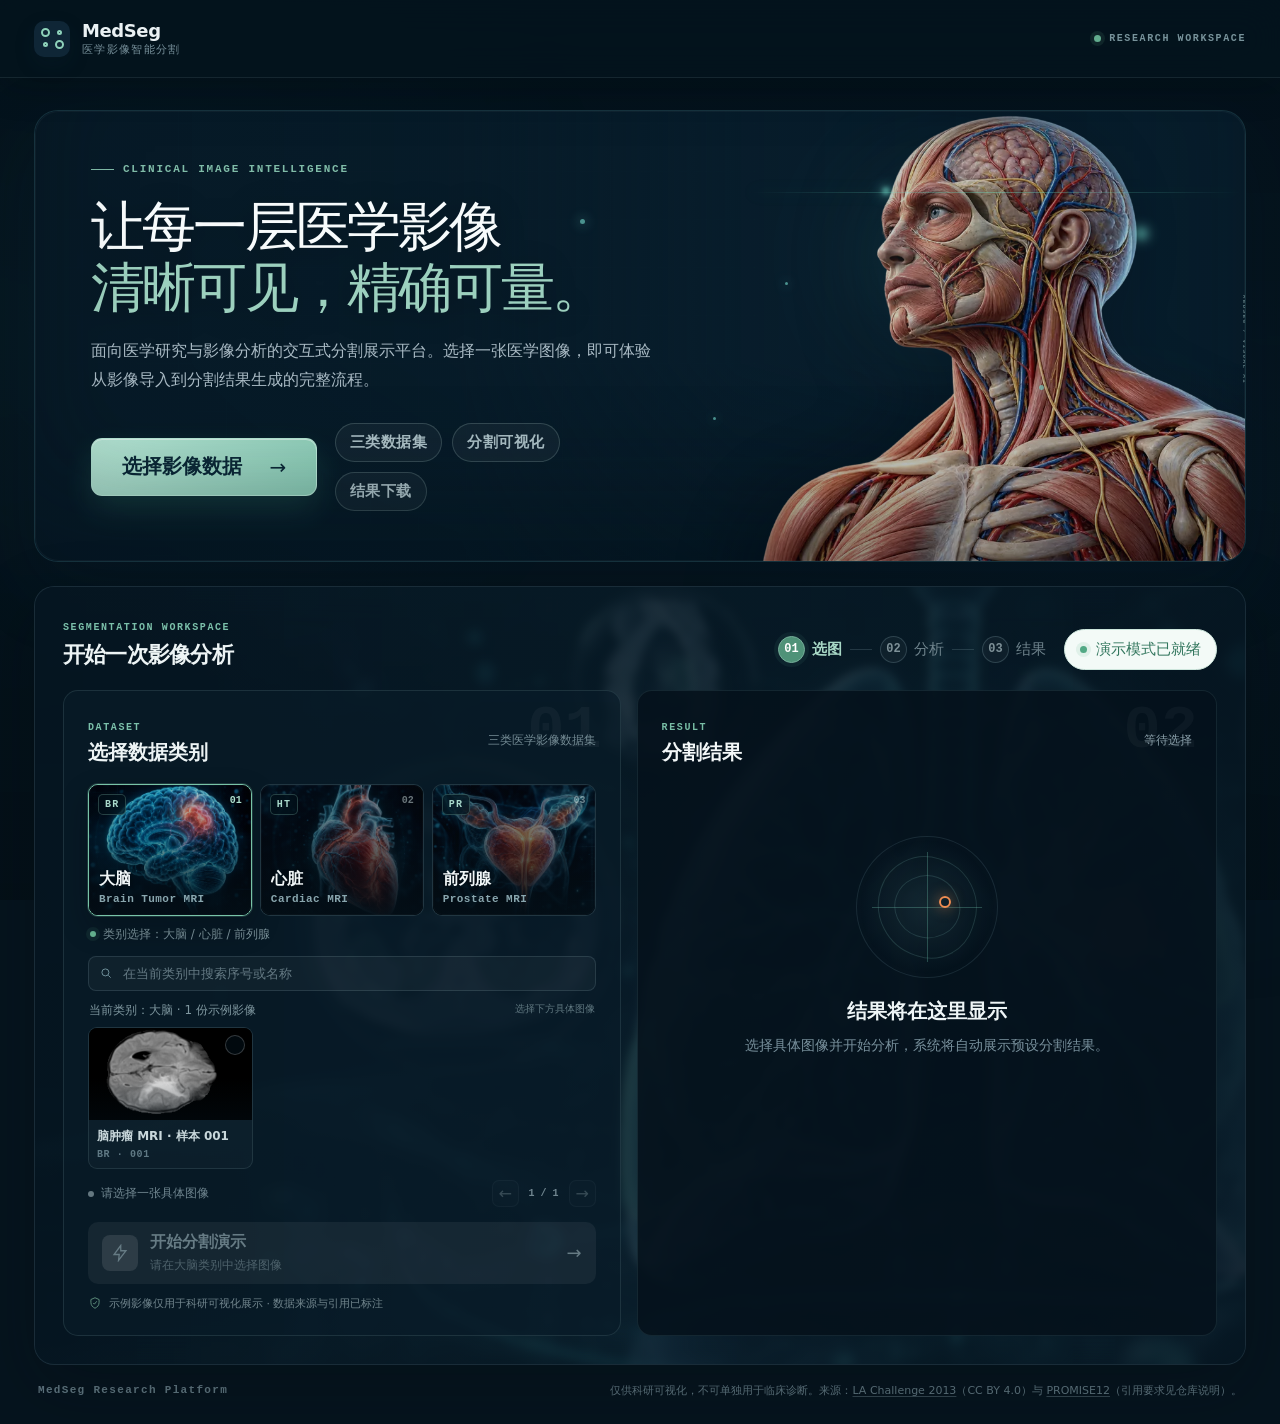
==== commit 3e73a62d: "Force refresh of deployed site assets" ====
--- a/index.html
+++ b/index.html
@@ -3,9 +3,12 @@
 <head>
   <meta charset="utf-8">
   <meta name="viewport" content="width=device-width,initial-scale=1">
+  <meta http-equiv="Cache-Control" content="no-cache, no-store, must-revalidate">
+  <meta http-equiv="Pragma" content="no-cache">
+  <meta http-equiv="Expires" content="0">
   <meta name="description" content="MedSeg 医学影像智能分割平台">
   <title>MedSeg · 医学影像智能分割</title>
-  <link rel="stylesheet" href="./styles.css">
+  <link rel="stylesheet" href="./styles.css?v=20261019-1">
 </head>
 <body>
   <header class="masthead">
@@ -95,7 +98,7 @@
             <div><span id="progressText">等待提交</span><b id="progressValue">0%</b></div>
             <i><em id="progressBar"></em></i>
           </div>
-          <p class="privacy"><svg viewBox="0 0 24 24"><path d="M12 3 5 6v5c0 4.8 2.8 8 7 10 4.2-2 7-5.2 7-10V6zM9 12l2 2 4-5"/></svg>示例影像仅用于科研可视化展示 · LA Dataset 遵循 CC BY 4.0</p>
+          <p class="privacy"><svg viewBox="0 0 24 24"><path d="M12 3 5 6v5c0 4.8 2.8 8 7 10 4.2-2 7-5.2 7-10V6zM9 12l2 2 4-5"/></svg>示例影像仅用于科研可视化展示 · 数据来源与引用已标注</p>
         </section>
 
         <section class="panel result-panel">
@@ -119,17 +122,17 @@
               <div><span id="metricLabel2">肿瘤核心</span><b id="metricValue2">34.18 mL</b></div>
               <div><span id="metricLabel3">增强区域</span><b id="metricValue3">12.76 mL</b></div>
             </div>
-            <p class="demo-disclaimer">演示数据与数值均为合成内容，仅用于展示交互流程。</p>
+            <p class="demo-disclaimer">演示结果与量化数值仅用于界面展示，不代表临床结论。</p>
             <button class="download-button" id="exportResult"><svg viewBox="0 0 24 24"><path d="M12 3v12m0 0 5-5m-5 5-5-5M5 20h14"/></svg>下载演示结果</button>
           </div>
         </section>
       </div>
     </section>
 
-    <footer><span>MedSeg Research Platform</span><p>自动分割结果仅供科研与辅助分析，不可单独用于临床诊断。LA 心脏样本来源：<a href="https://figshare.com/articles/dataset/Left_Atrial_Segmentation_Challenge_2013_MRI_testing/1492989" target="_blank" rel="noopener noreferrer">Left Atrial Segmentation Challenge 2013</a>（CC BY 4.0）。</p></footer>
+    <footer><span>MedSeg Research Platform</span><p>仅供科研可视化，不可单独用于临床诊断。来源：<a href="https://figshare.com/articles/dataset/Left_Atrial_Segmentation_Challenge_2013_MRI_testing/1492989" target="_blank" rel="noopener noreferrer">LA Challenge 2013</a>（CC BY 4.0）与 <a href="https://zenodo.org/records/8026660" target="_blank" rel="noopener noreferrer">PROMISE12</a>（引用要求见仓库说明）。</p></footer>
   </main>
 
   <div class="toast" id="toast" role="status"><span>✓</span><div><b>操作完成</b><small>结果已更新</small></div></div>
-  <script src="./app.js"></script>
+  <script src="./app.js?v=20261019-1"></script>
 </body>
 </html>
--- a/styles.css
+++ b/styles.css
@@ -219,7 +219,8 @@
   .anatomy-scan { width: 64%; opacity: .28; }
   .hero h1 { font-size: 34px; }
   .hero-actions { align-items: flex-start; flex-direction: column; }
-  .capability-tags { max-width: 280px; }
+  .capability-tags { width: 100%; max-width: none; flex-wrap: nowrap; gap: 6px; }
+  .capability-tags span { min-width: 0; flex: 1; padding: 8px 5px; font-size: 10px; text-align: center; white-space: nowrap; }
   .hero-edge-label { display: none; }
   .workspace { padding: 17px; border-radius: 15px; }
   .workspace-head { align-items: flex-start; flex-direction: column; gap: 14px; }
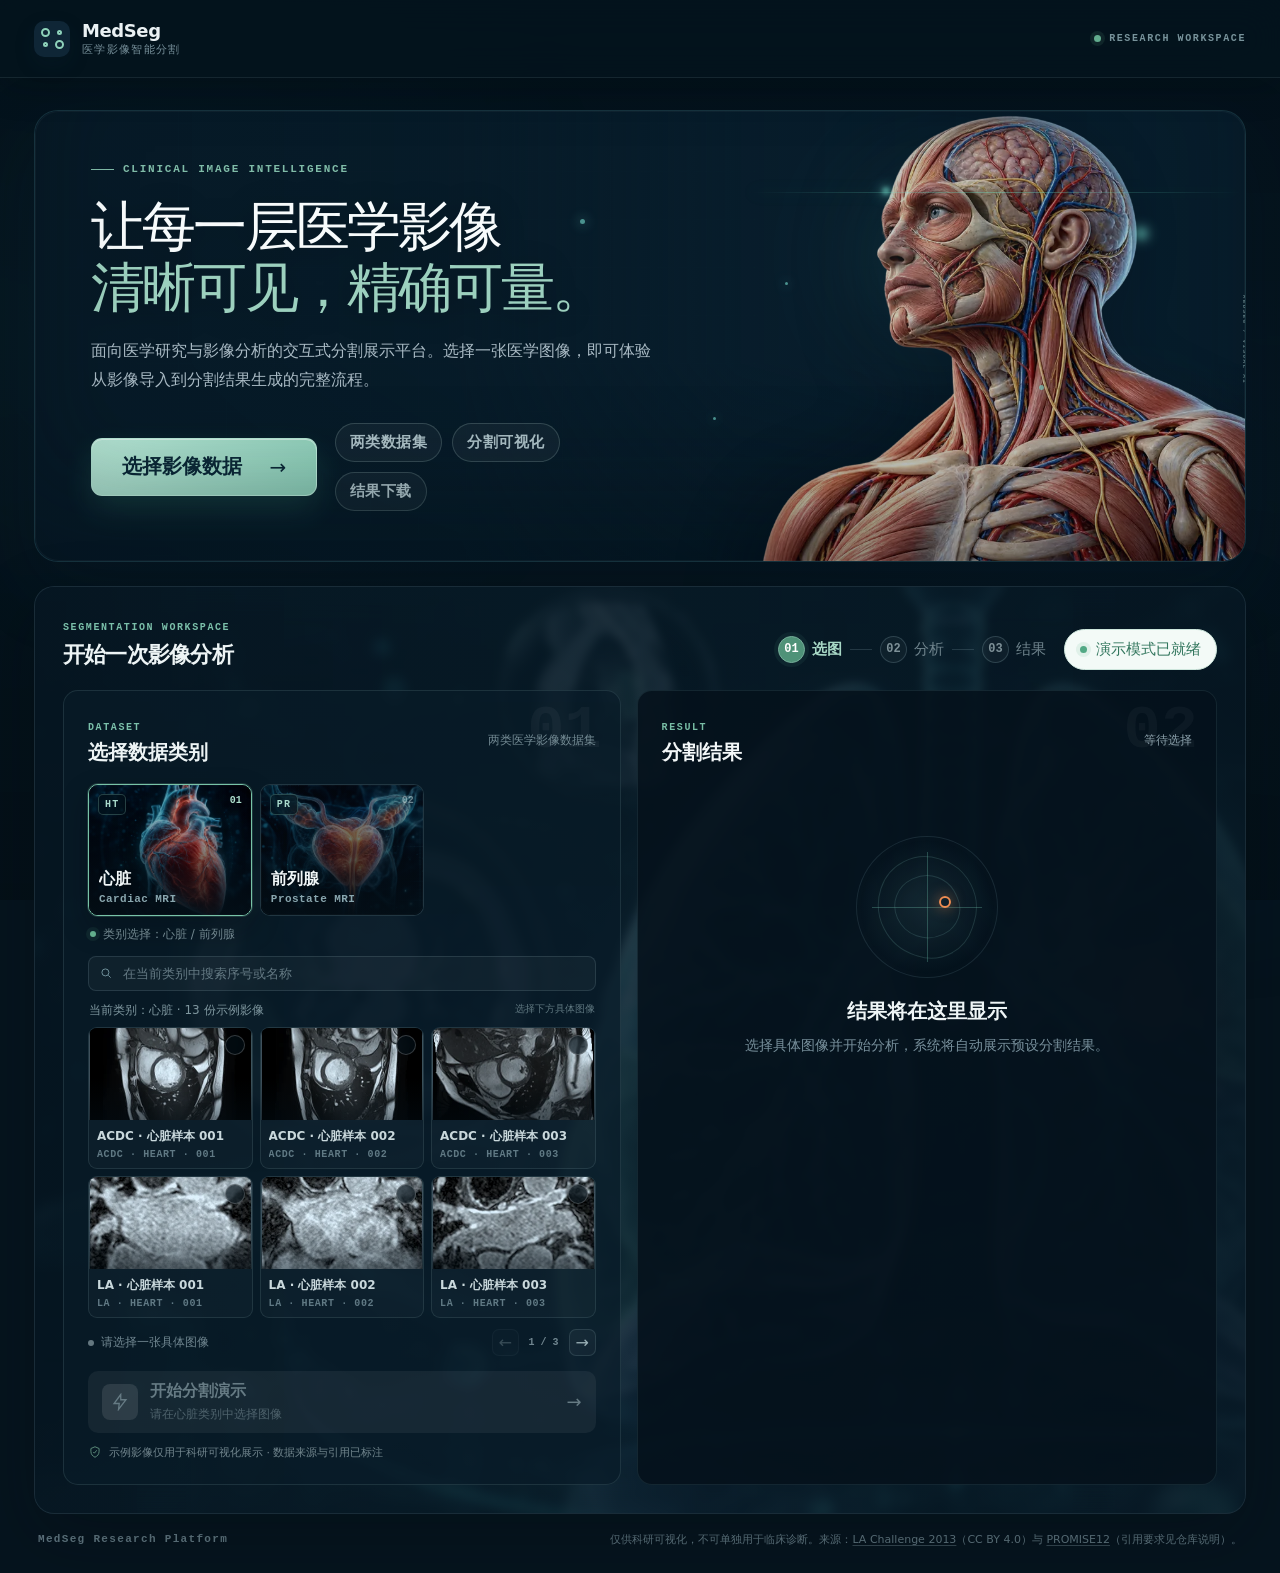
==== commit 82b7ceba: "Remove brain dataset from public demo" ====
--- a/index.html
+++ b/index.html
@@ -8,7 +8,7 @@
   <meta http-equiv="Expires" content="0">
   <meta name="description" content="MedSeg 医学影像智能分割平台">
   <title>MedSeg · 医学影像智能分割</title>
-  <link rel="stylesheet" href="./styles.css?v=20261019-1">
+  <link rel="stylesheet" href="./styles.css?v=20261020-3">
 </head>
 <body>
   <header class="masthead">
@@ -36,7 +36,7 @@
         <div class="hero-actions">
           <button class="hero-upload" id="heroUpload">选择影像数据 <span>→</span></button>
           <div class="capability-tags" aria-label="平台能力">
-            <span>三类数据集</span><span>分割可视化</span><span>结果下载</span>
+            <span>两类数据集</span><span>分割可视化</span><span>结果下载</span>
           </div>
         </div>
       </div>
@@ -59,26 +59,23 @@
       <div class="workflow-grid">
         <section class="panel upload-panel">
           <div class="panel-index">01</div>
-          <div class="panel-title"><div><span>DATASET</span><h3>选择数据类别</h3></div><small>三类医学影像数据集</small></div>
+          <div class="panel-title"><div><span>DATASET</span><h3>选择数据类别</h3></div><small>两类医学影像数据集</small></div>
 
           <div class="dataset-picker" id="datasetPicker" aria-label="数据类别选择">
-            <button class="active" type="button" data-category="大脑">
-              <img src="./assets/dataset-brain-cover.webp" alt="" loading="lazy"><span class="dataset-code">BR</span><span><b>大脑</b><small>Brain Tumor MRI</small></span><i>01</i>
-            </button>
-            <button type="button" data-category="心脏">
-              <img src="./assets/dataset-heart-cover.webp" alt="" loading="lazy"><span class="dataset-code">HT</span><span><b>心脏</b><small>Cardiac MRI</small></span><i>02</i>
+            <button class="active" type="button" data-category="心脏">
+              <img src="./assets/dataset-heart-cover.webp" alt="" loading="lazy"><span class="dataset-code">HT</span><span><b>心脏</b><small>Cardiac MRI</small></span><i>01</i>
             </button>
             <button type="button" data-category="前列腺">
-              <img src="./assets/dataset-prostate-cover.webp" alt="" loading="lazy"><span class="dataset-code">PR</span><span><b>前列腺</b><small>Prostate MRI</small></span><i>03</i>
+              <img src="./assets/dataset-prostate-cover.webp" alt="" loading="lazy"><span class="dataset-code">PR</span><span><b>前列腺</b><small>Prostate MRI</small></span><i>02</i>
             </button>
           </div>
-          <p class="dataset-label"><i></i>类别选择：大脑 / 心脏 / 前列腺</p>
+          <p class="dataset-label"><i></i>类别选择：心脏 / 前列腺</p>
 
           <div class="library-pane" id="libraryPane">
             <div class="library-toolbar single">
               <label class="library-search"><svg viewBox="0 0 24 24" aria-hidden="true"><circle cx="11" cy="11" r="6"/><path d="m16 16 4 4"/></svg><input id="librarySearch" type="search" placeholder="在当前类别中搜索序号或名称"></label>
             </div>
-            <div class="library-caption"><span id="libraryCount">正在载入大脑数据…</span><small>选择下方具体图像</small></div>
+            <div class="library-caption"><span id="libraryCount">正在载入心脏数据…</span><small>选择下方具体图像</small></div>
             <div class="library-grid" id="libraryGrid" aria-live="polite"></div>
             <div class="library-footer">
               <div class="library-selection" id="librarySelection"><i></i><span>请选择一张具体图像</span></div>
@@ -114,15 +111,15 @@
 
           <div class="result-content" id="resultContent">
             <div class="demo-result-frame">
-              <img id="demoResult" src="./assets/demo-segmentation-result.webp" alt="合成脑部 MRI 分割演示结果">
+              <img id="demoResult" src="./assets/library/results/heart-acdc-001-result.webp" alt="医学影像分割演示结果">
               <span><i></i> <b id="resultLabel">DEMO RESULT</b></span>
             </div>
             <div class="metrics">
-              <div><span id="metricLabel1">全肿瘤区域</span><b id="metricValue1">86.42 mL</b></div>
-              <div><span id="metricLabel2">肿瘤核心</span><b id="metricValue2">34.18 mL</b></div>
-              <div><span id="metricLabel3">增强区域</span><b id="metricValue3">12.76 mL</b></div>
+              <div><span id="metricLabel1">目标区域</span><b id="metricValue1">等待分析</b></div>
+              <div><span id="metricLabel2">分割体积</span><b id="metricValue2">等待分析</b></div>
+              <div><span id="metricLabel3">Dice</span><b id="metricValue3">等待分析</b></div>
             </div>
-            <p class="demo-disclaimer">演示结果与量化数值仅用于界面展示，不代表临床结论。</p>
+            <p class="demo-disclaimer">量化数值根据预测掩膜与参考标注计算，仅用于科研演示，不代表临床结论。</p>
             <button class="download-button" id="exportResult"><svg viewBox="0 0 24 24"><path d="M12 3v12m0 0 5-5m-5 5-5-5M5 20h14"/></svg>下载演示结果</button>
           </div>
         </section>
@@ -133,6 +130,6 @@
   </main>
 
   <div class="toast" id="toast" role="status"><span>✓</span><div><b>操作完成</b><small>结果已更新</small></div></div>
-  <script src="./app.js?v=20261019-1"></script>
+  <script src="./app.js?v=20261020-3"></script>
 </body>
 </html>
